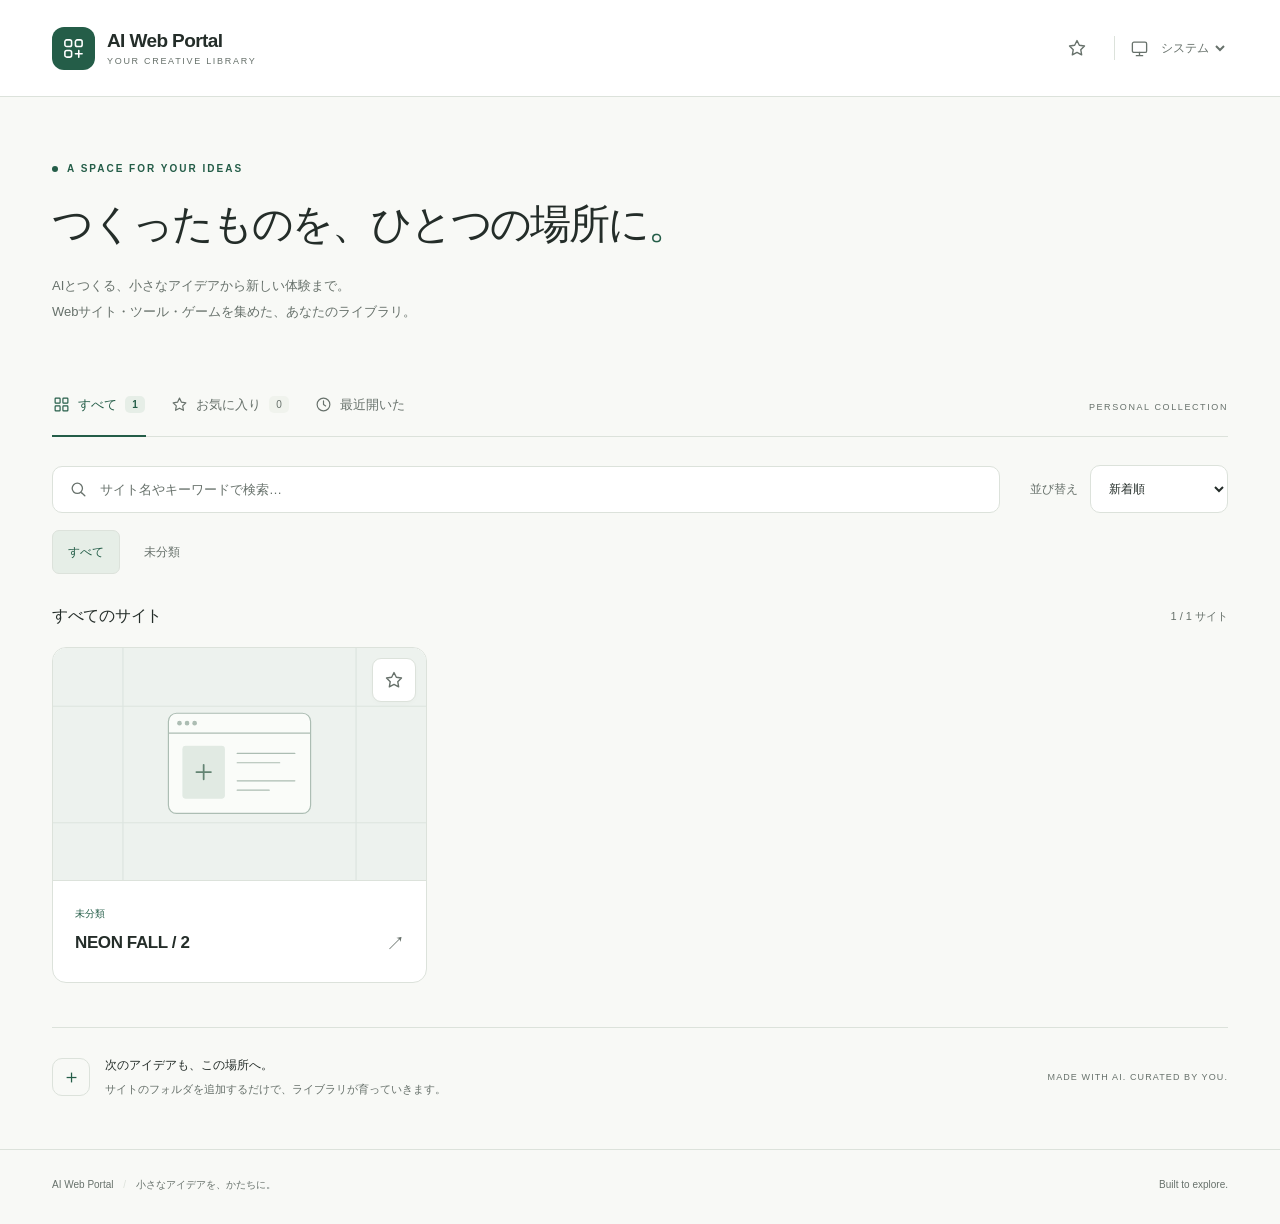
==== index.html @ a1a8881b "Add files via upload" ====
<!doctype html>
<html lang="ja">
  <head>
    <meta charset="UTF-8" />
    <meta name="viewport" content="width=device-width, initial-scale=1.0" />
    <meta name="description" content="AIでつくったWebサイト、ツール、ゲームをひとつの場所に。あなたのWebライブラリ。" />
    <meta name="color-scheme" content="light dark" />
    <title>AI Web Portal — Webライブラリ</title>
    <link rel="icon" type="image/svg+xml" href="/favicon.svg" />
    <script>
      // First-paint read only. All writes and validated application reads live in storage.js.
      try {
        const mode = JSON.parse(localStorage.getItem('ai-web-portal:v1:theme'));
        document.documentElement.dataset.theme = ['light', 'dark'].includes(mode) ? mode : 'system';
      } catch { document.documentElement.dataset.theme = 'system'; }
    </script>
    <script type="module" crossorigin src="/assets/index-dbJQsYZH.js"></script>
    <link rel="stylesheet" crossorigin href="/assets/index-B1tahi5Z.css">
  </head>
  <body>
    <a class="skip-link" href="#main">コンテンツへ移動</a>
    <header class="site-header">
      <div class="header-inner">
        <a class="brand" href="/" aria-label="AI Web Portal ホーム">
          <span class="brand-mark" aria-hidden="true"><svg viewBox="0 0 24 24" fill="none"><rect x="3" y="3" width="7" height="7" rx="2"/><rect x="14" y="3" width="7" height="7" rx="2"/><rect x="3" y="14" width="7" height="7" rx="2"/><path d="M17.5 14v7M14 17.5h7"/></svg></span>
          <span>AI Web Portal<span class="brand-subtitle">YOUR CREATIVE LIBRARY</span></span>
        </a>
        <div class="header-actions">
          <button id="header-favorites" class="icon-button" type="button" aria-label="お気に入りを表示" title="お気に入り"><svg viewBox="0 0 24 24" fill="none" aria-hidden="true"><path d="m12 3 2.8 5.7 6.2.9-4.5 4.4 1.1 6.2-5.6-3-5.6 3 1.1-6.2L3 9.6l6.2-.9Z"/></svg></button>
          <span class="header-divider" aria-hidden="true"></span>
          <label class="theme-control"><svg viewBox="0 0 24 24" fill="none" aria-hidden="true"><rect x="3" y="4" width="18" height="13" rx="2"/><path d="M8 21h8m-4-4v4"/></svg><span class="sr-only">カラーテーマ</span><select id="theme"><option value="system">システム</option><option value="light">ライト</option><option value="dark">ダーク</option></select></label>
        </div>
      </div>
    </header>
    <main id="main" class="main" tabindex="-1">
      <section class="intro" aria-labelledby="page-title">
        <div class="eyebrow"><span aria-hidden="true"></span> A SPACE FOR YOUR IDEAS</div>
        <h1 id="page-title">つくったものを、<br class="mobile-break" />ひとつの場所に<span class="title-dot">。</span></h1>
        <p>AIとつくる、小さなアイデアから新しい体験まで。<br />Webサイト・ツール・ゲームを集めた、あなたのライブラリ。</p>
      </section>
      <section class="library" aria-label="Webサイトライブラリ">
        <div class="library-heading">
          <nav class="view-nav" aria-label="ライブラリの表示">
            <button type="button" data-view="all" class="view-button" aria-pressed="true"><svg viewBox="0 0 24 24" fill="none" aria-hidden="true"><rect x="3" y="3" width="7" height="7" rx="1"/><rect x="14" y="3" width="7" height="7" rx="1"/><rect x="3" y="14" width="7" height="7" rx="1"/><rect x="14" y="14" width="7" height="7" rx="1"/></svg>すべて<span id="all-count" class="count">0</span></button>
            <button type="button" data-view="favorites" class="view-button" aria-pressed="false"><svg viewBox="0 0 24 24" fill="none" aria-hidden="true"><path d="m12 3 2.8 5.7 6.2.9-4.5 4.4 1.1 6.2-5.6-3-5.6 3 1.1-6.2L3 9.6l6.2-.9Z"/></svg>お気に入り<span id="favorite-count" class="count">0</span></button>
            <button type="button" data-view="recent" class="view-button" aria-pressed="false"><svg viewBox="0 0 24 24" fill="none" aria-hidden="true"><circle cx="12" cy="12" r="9"/><path d="M12 7v5l3 2"/></svg>最近開いた</button>
          </nav>
          <span class="library-label">PERSONAL COLLECTION</span>
        </div>
        <div class="toolbar">
          <div class="search-field"><svg viewBox="0 0 24 24" fill="none" aria-hidden="true"><circle cx="10.5" cy="10.5" r="6.5"/><path d="m16 16 4 4"/></svg><label class="sr-only" for="search">サイト名・説明を検索</label><input id="search" type="search" placeholder="サイト名やキーワードで検索…" autocomplete="off" maxlength="500" /><button id="clear-search" type="button" class="icon-button" aria-label="検索文字列をクリア" hidden>×</button></div>
          <div class="sort-control"><label for="sort">並び替え</label><select id="sort"><option value="newest">新着順</option><option value="name-asc">名前 A → Z</option><option value="name-desc">名前 Z → A</option><option value="recent">最近開いた順</option></select></div>
        </div>
        <div id="categories" class="categories" role="group" aria-label="カテゴリで絞り込み"></div>
        <div class="results-heading"><h2 id="results-title">すべてのサイト</h2><p id="result-count" role="status" aria-live="polite" aria-atomic="true">読み込み中…</p></div>
        <p id="storage-notice" class="notice" role="status" hidden>ブラウザへの保存が利用できません。お気に入り・履歴・テーマはこのページを開いている間だけ保持されます。</p>
        <div id="site-grid" class="site-grid" aria-label="サイト一覧" aria-busy="true"></div>
        <div id="empty-state" class="empty-state" hidden>
          <div class="empty-art" aria-hidden="true"><svg viewBox="0 0 120 96" fill="none"><rect x="22" y="12" width="76" height="59" rx="8"/><path d="M22 29h76M32 21h1m6 0h1m6 0h1"/><rect x="33" y="40" width="23" height="20" rx="3"/><path d="M65 43h20M65 51h14M44.5 45v10m-5-5h10M45 83h30m-15-12v12"/></svg></div>
          <h3 id="empty-title">ライブラリは、ここから。</h3>
          <p id="empty-description">最初のサイトを追加すると、ここに表示されます。</p>
          <p id="empty-hint" class="empty-hint"><code>public/sites/サイト名/index.html</code></p>
          <button id="reset-filters" class="secondary-button" type="button" hidden>絞り込みをリセット</button>
          <button id="retry" class="secondary-button" type="button" hidden>もう一度読み込む</button>
        </div>
        <noscript><p class="notice">一覧を表示するにはJavaScriptを有効にしてください。各サイトは、それぞれのURLから直接開くこともできます。</p></noscript>
      </section>
      <aside class="collection-note"><span class="note-icon" aria-hidden="true">＋</span><div><strong>次のアイデアも、この場所へ。</strong><p>サイトのフォルダを追加するだけで、ライブラリが育っていきます。</p></div><span class="note-label">MADE WITH AI. CURATED BY YOU.</span></aside>
    </main>
    <footer class="site-footer"><span>AI Web Portal<span class="footer-dot"> / </span>小さなアイデアを、かたちに。</span><span>Built to explore.</span></footer>
  </body>
</html>
---- assets/index-B1tahi5Z.css ----
:root{--lightningcss-light:initial;--lightningcss-dark: ;color-scheme:light;--bg:#f8f9f6;--surface:#fff;--surface-soft:#f0f3ed;--text:#242d29;--muted:#67716b;--border:#dce2db;--accent:#245d48;--accent-soft:#e6eee7;--hover:#eef2ed;--image-bg:#edf2ee;--shadow:0 8px 28px #203c2910;--radius:14px;background:var(--bg);color:var(--text);font-synthesis:none;text-rendering:optimizelegibility;-webkit-font-smoothing:antialiased;font-family:Inter,Noto Sans JP,-apple-system,BlinkMacSystemFont,Segoe UI,sans-serif}:root[data-theme=dark]{--lightningcss-light: ;--lightningcss-dark:initial;color-scheme:dark;--bg:#151b18;--surface:#1c2420;--surface-soft:#202c25;--text:#e7ede7;--muted:#a6b2a9;--border:#344238;--accent:#a1d1b2;--accent-soft:#293d30;--hover:#28362d;--image-bg:#26372c;--shadow:0 8px 28px #0002}@media (prefers-color-scheme:dark){:root:not([data-theme=light]):not([data-theme=dark]){--lightningcss-light: ;--lightningcss-dark:initial;color-scheme:dark;--bg:#151b18;--surface:#1c2420;--surface-soft:#202c25;--text:#e7ede7;--muted:#a6b2a9;--border:#344238;--accent:#a1d1b2;--accent-soft:#293d30;--hover:#28362d;--image-bg:#26372c;--shadow:0 8px 28px #0002}}*{box-sizing:border-box}body{min-width:280px;margin:0}button,input,select{font:inherit;color:inherit}button,select,a{-webkit-tap-highlight-color:transparent}button,select{cursor:pointer}button{border:0}a{color:inherit;text-decoration:none}svg{stroke:currentColor;stroke-width:1.65px;stroke-linecap:round;stroke-linejoin:round;flex-shrink:0;display:block}button svg{width:20px;height:20px}button,a,input,select{touch-action:manipulation}:focus-visible{outline:3px solid var(--accent);outline-offset:4px}[hidden]{display:none!important}.sr-only{clip:rect(0, 0, 0, 0);white-space:nowrap;border:0;width:1px;height:1px;margin:-1px;padding:0;position:absolute;overflow:hidden}.skip-link{background:var(--surface);z-index:10;border-radius:8px;padding:14px;position:fixed;top:12px;left:12px;transform:translateY(-150%)}.skip-link:focus{transform:translateY(0)}.site-header{background:var(--surface);border-bottom:1px solid var(--border)}.header-inner,.main,.site-footer{max-width:1280px;margin-inline:auto;padding-inline:52px}.header-inner{justify-content:space-between;align-items:center;gap:24px;min-height:96px;display:flex}.brand{letter-spacing:-.6px;align-items:center;gap:12px;font-size:19px;font-weight:700;display:inline-flex}.brand-mark{color:#fff;background:#245d48;border-radius:12px;width:43px;height:43px;padding:10px}.brand-mark svg{width:23px;height:23px}.brand-subtitle{color:var(--muted);letter-spacing:1.7px;margin-top:4px;font-size:9px;font-weight:500;display:block}.header-actions{align-items:center;gap:15px;display:flex}.icon-button{min-width:44px;min-height:44px;color:var(--muted);background:0 0;border-radius:9px;justify-content:center;align-items:center;display:inline-flex}.icon-button:hover{background:var(--hover);color:var(--accent)}.icon-button[aria-pressed=true]{color:var(--accent)}.header-divider{background:var(--border);width:1px;height:24px}.theme-control{color:var(--muted);align-items:center;gap:5px;display:flex}.theme-control svg{width:19px;height:19px}.theme-control select{background:var(--surface);border:0;max-width:110px;min-height:44px;padding:10px 3px;font-size:12px}.intro{padding-block:66px 54px}.eyebrow{color:var(--accent);letter-spacing:2px;align-items:center;gap:9px;font-size:10px;font-weight:650;display:flex}.eyebrow span{background:var(--accent);border-radius:50%;width:6px;height:6px}h1{letter-spacing:-.05em;margin:20px 0 18px;font-size:clamp(28px,3.2vw,42px);font-weight:650;line-height:1.5}.title-dot{color:var(--accent)}.mobile-break{display:none}.intro p{color:var(--muted);margin:0;font-size:13px;line-height:1.95}.library{scroll-margin-top:20px}.library-heading{border-bottom:1px solid var(--border);justify-content:space-between;align-items:center;gap:20px;display:flex}.view-nav{gap:24px;display:flex}.view-button{min-height:58px;color:var(--muted);white-space:nowrap;background:0 0;align-items:center;gap:8px;padding:12px 1px 17px;font-size:13px;display:inline-flex;position:relative}.view-button:after{content:"";background:0 0;height:2px;position:absolute;bottom:-1px;left:0;right:0}.view-button[aria-pressed=true]{color:var(--accent);font-weight:650}.view-button[aria-pressed=true]:after{background:var(--accent)}.view-button svg{width:17px;height:17px}.count{background:var(--surface-soft);border-radius:5px;min-width:20px;padding:3px 6px;font-size:10px}.view-button[aria-pressed=true] .count{background:var(--accent-soft)}.library-label{color:var(--muted);letter-spacing:1.6px;font-size:9px}.toolbar{justify-content:space-between;align-items:center;gap:30px;margin-top:28px;display:flex}.search-field{background:var(--surface);border:1px solid var(--border);border-radius:10px;flex:1;align-items:center;min-width:0;padding-left:16px;display:flex}.search-field:focus-within{border-color:var(--accent);box-shadow:0 0 0 2px var(--accent-soft)}.search-field>svg{width:19px;height:19px;color:var(--muted)}.search-field input{background:0 0;border:0;outline:none;width:100%;min-width:0;padding:15px 12px;font-size:13px}.search-field input::-webkit-search-cancel-button{display:none}.search-field input::placeholder{color:var(--muted)}.search-field button{margin-right:3px;font-size:23px}.sort-control{align-items:center;gap:12px;font-size:12px;display:flex}.sort-control label{color:var(--muted)}.sort-control select{border:1px solid var(--border);background:var(--surface);border-radius:10px;max-width:100%;min-height:48px;padding:10px 30px 10px 14px}.categories{flex-wrap:wrap;gap:8px;margin-block:17px 32px;display:flex}.category-button{min-height:44px;color:var(--muted);overflow-wrap:anywhere;background:0 0;border:1px solid #0000;border-radius:7px;max-width:100%;padding:9px 15px;font-size:12px}.category-button:hover{background:var(--hover)}.category-button[aria-pressed=true]{background:var(--accent-soft);color:var(--accent);border-color:var(--border);font-weight:650}.results-heading{justify-content:space-between;align-items:center;gap:15px;margin-bottom:20px;display:flex}.results-heading h2{letter-spacing:-.3px;margin:0;font-size:16px;font-weight:650}.results-heading p{color:var(--muted);margin:0;font-size:11px}.site-grid{grid-template-columns:repeat(3,minmax(0,1fr));gap:25px;display:grid}.site-card{border:1px solid var(--border);border-radius:var(--radius);background:var(--surface);min-width:0;transition:transform .18s,box-shadow .18s,border-color .18s;position:relative}.site-card:hover{box-shadow:var(--shadow);border-color:var(--muted);transform:translateY(-4px)}.card-link{border-radius:var(--radius);flex-direction:column;height:100%;display:flex;overflow:hidden}.card-image{aspect-ratio:8/5;background:var(--image-bg);border-bottom:1px solid var(--border);position:relative;overflow:hidden}.card-image img{object-fit:cover;width:100%;height:100%;display:block}.new-badge{color:#fff;letter-spacing:1px;background:#245d48;border-radius:5px;padding:5px 8px;font-size:9px;font-weight:700;position:absolute;top:14px;left:14px}.favorite-button{border:1px solid var(--border);background:var(--surface);position:absolute;top:10px;right:10px;box-shadow:0 2px 5px #00000005}.favorite-button svg{fill:none}.favorite-button[aria-pressed=true] svg{fill:var(--accent)}.card-content{padding:22px}.card-category{color:var(--accent);overflow-wrap:anywhere;font-size:10px;font-weight:550;line-height:1.4}.card-content h3{letter-spacing:-.4px;overflow-wrap:anywhere;justify-content:space-between;align-items:start;gap:12px;margin:8px 0 0;font-size:17px;font-weight:650;line-height:1.6;display:flex}.card-arrow{color:var(--muted);flex-shrink:0;font-size:19px;font-weight:400}.card-content p{color:var(--muted);-webkit-line-clamp:2;overflow-wrap:anywhere;-webkit-box-orient:vertical;margin:10px 0 0;font-size:12px;line-height:1.9;display:-webkit-box;overflow:hidden}.empty-state{text-align:center;border:1px dashed var(--border);border-radius:var(--radius);background:var(--surface);padding:52px 20px 57px}.empty-art{background:var(--surface-soft);width:112px;height:100px;color:var(--accent);border-radius:22px;place-items:center;margin:0 auto 19px;display:grid}.empty-art svg{stroke-width:1.4px;width:100px;height:80px}.empty-state h3{letter-spacing:-.6px;margin:0 0 12px;font-size:20px;font-weight:600}.empty-state p{color:var(--muted);max-width:540px;margin:0 auto;font-size:12px;line-height:1.9}.empty-state .empty-hint{margin-top:23px}.empty-hint code{border:1px solid var(--border);background:var(--bg);overflow-wrap:anywhere;border-radius:6px;max-width:100%;padding:7px 13px;font-family:SFMono-Regular,Consolas,monospace;font-size:11px;display:inline-block}.secondary-button{min-height:44px;color:var(--accent);background:var(--accent-soft);border:1px solid var(--border);border-radius:8px;margin-top:22px;padding:10px 18px;font-size:12px}.secondary-button:hover{background:var(--hover)}.notice{border:1px solid var(--border);background:var(--accent-soft);border-radius:8px;margin-block:0 20px;padding:14px 18px;font-size:12px;line-height:1.8}.collection-note{border-top:1px solid var(--border);align-items:center;gap:15px;margin-block:44px 22px;padding-block:27px;display:flex}.note-icon{border:1px solid var(--border);width:38px;height:38px;color:var(--accent);border-radius:10px;flex-shrink:0;place-items:center;font-size:19px;display:grid}.collection-note strong{font-size:12px;font-weight:600}.collection-note p{color:var(--muted);margin:6px 0 0;font-size:11px;line-height:1.8}.note-label{color:var(--muted);letter-spacing:1.1px;text-align:right;margin-left:auto;font-size:9px}.site-footer{border-top:1px solid var(--border);color:var(--muted);justify-content:space-between;gap:20px;padding-block:26px 30px;font-size:10px;line-height:1.8;display:flex}.footer-dot{color:var(--border);padding-inline:7px}@media (width>=1500px){.intro{padding-top:78px}}@media (width<=1000px){.header-inner,.main,.site-footer{padding-inline:32px}.site-grid{grid-template-columns:repeat(2,minmax(0,1fr));gap:20px}.library-label{display:none}.note-label{max-width:165px;line-height:1.8}}@media (width<=640px){.header-inner,.main,.site-footer{padding-inline:20px}.header-inner{gap:10px;min-height:80px}.brand{white-space:nowrap;gap:9px;font-size:15px}.brand-mark{border-radius:10px;width:36px;height:36px;padding:8px}.brand-mark svg{width:20px;height:20px}.brand-subtitle{letter-spacing:1.1px;font-size:6.5px}.header-actions{gap:3px}.header-divider,.theme-control>svg{display:none}.theme-control select{width:77px;font-size:10px}.intro{padding-block:42px 33px}.eyebrow{letter-spacing:1.6px;font-size:8px}h1{margin-block:18px 17px;font-size:31px;line-height:1.55}.mobile-break{display:initial}.intro p{font-size:11px;line-height:2}.view-nav{justify-content:space-between;gap:8px;width:100%}.view-button{gap:6px;min-height:54px;font-size:11px}.view-button svg{width:15px;height:15px}.count{min-width:17px;padding:3px 5px;font-size:9px}.toolbar{flex-wrap:wrap;gap:14px;margin-top:22px}.search-field{flex-basis:100%}.search-field input{padding-block:14px;font-size:16px}.search-field input::placeholder{font-size:12px}.sort-control{margin-left:auto}.sort-control select{min-height:44px;font-size:11px}.categories{gap:5px;margin-block:14px 26px}.category-button{padding:9px 12px;font-size:11px}.results-heading{margin-bottom:16px}.results-heading h2{font-size:14px}.results-heading p{font-size:10px}.site-grid{grid-template-columns:minmax(0,1fr);gap:20px}.card-content{padding:19px}.empty-state{padding:33px 16px 38px}.empty-state h3{font-size:18px}.empty-state p{font-size:11px}.empty-hint code{padding-inline:9px;font-size:10px}.collection-note{gap:11px;margin-block:30px 10px;padding-block:24px}.collection-note p{font-size:10px}.note-label{display:none}.site-footer{flex-wrap:wrap;gap:6px;padding-block:22px;font-size:9px}}@media (width<=360px){.header-inner,.main,.site-footer{padding-inline:14px}.brand-subtitle{display:none}.brand{gap:6px;font-size:13px}.header-actions .icon-button{min-width:36px}h1{font-size:28px}.view-button{gap:4px;font-size:10px}.view-button svg{display:none}}@media (prefers-reduced-motion:reduce){*,:before,:after{scroll-behavior:auto!important;transition:none!important;animation:none!important}.site-card:hover{transform:none}}
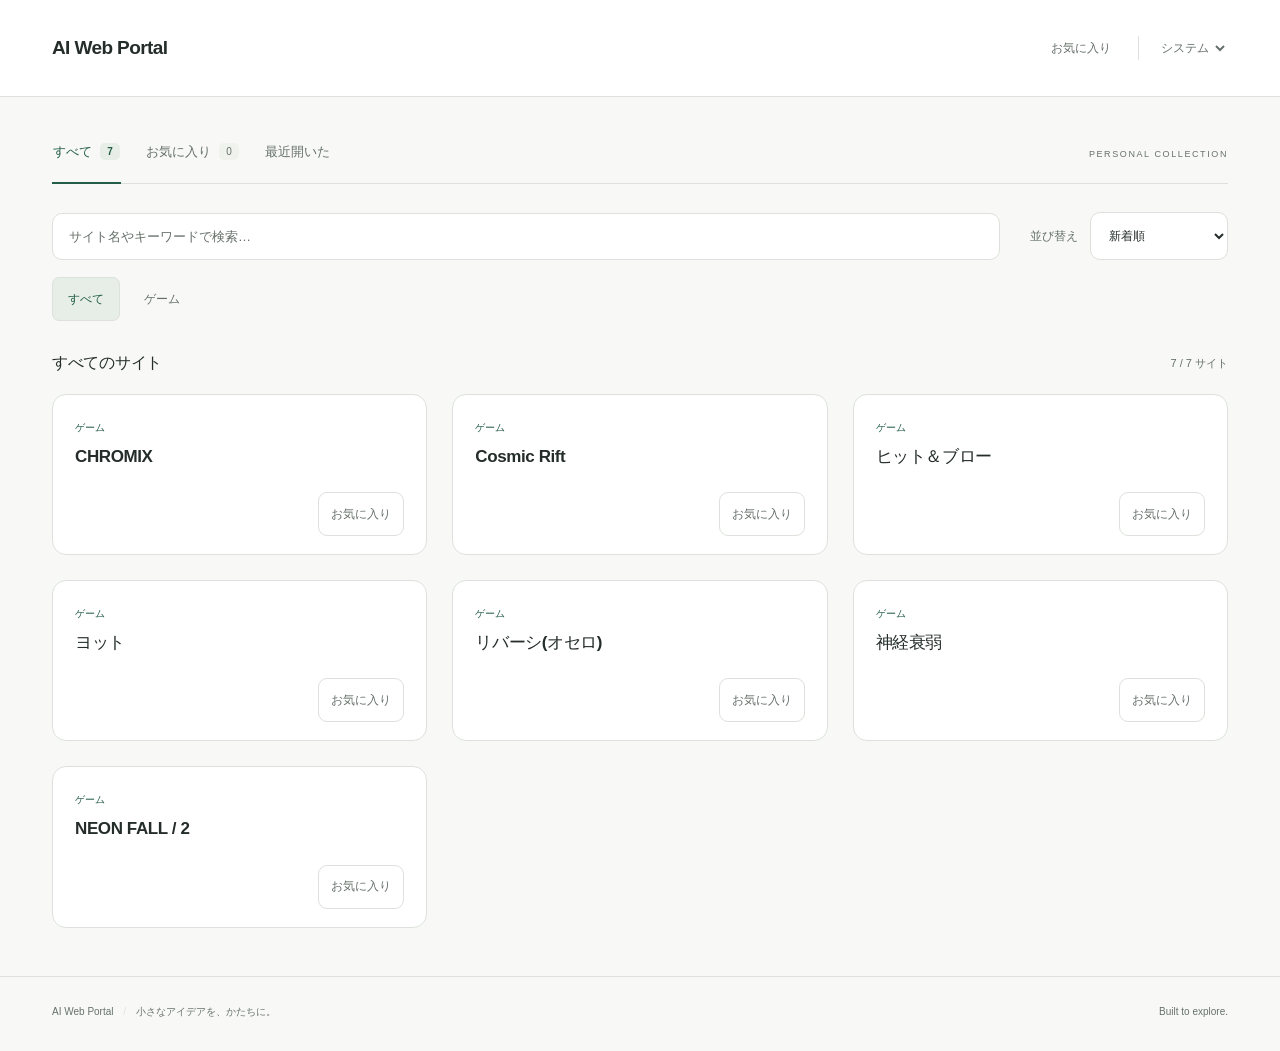
==== commit e4ff93ce: "Add files via upload" ====
--- a/index.html
+++ b/index.html
@@ -6,7 +6,7 @@
     <meta name="description" content="AIでつくったWebサイト、ツール、ゲームをひとつの場所に。あなたのWebライブラリ。" />
     <meta name="color-scheme" content="light dark" />
     <title>AI Web Portal — Webライブラリ</title>
-    <link rel="icon" type="image/svg+xml" href="/favicon.svg" />
+    <link rel="icon" href="data:," />
     <script>
       // First-paint read only. All writes and validated application reads live in storage.js.
       try {
@@ -14,49 +14,40 @@
         document.documentElement.dataset.theme = ['light', 'dark'].includes(mode) ? mode : 'system';
       } catch { document.documentElement.dataset.theme = 'system'; }
     </script>
-    <script type="module" crossorigin src="/assets/index-dbJQsYZH.js"></script>
-    <link rel="stylesheet" crossorigin href="/assets/index-B1tahi5Z.css">
+    <script type="module" crossorigin src="./assets/index-Ccn6QxGx.js"></script>
+    <link rel="stylesheet" crossorigin href="./assets/index-cpfET-GO.css">
   </head>
   <body>
     <a class="skip-link" href="#main">コンテンツへ移動</a>
     <header class="site-header">
       <div class="header-inner">
-        <a class="brand" href="/" aria-label="AI Web Portal ホーム">
-          <span class="brand-mark" aria-hidden="true"><svg viewBox="0 0 24 24" fill="none"><rect x="3" y="3" width="7" height="7" rx="2"/><rect x="14" y="3" width="7" height="7" rx="2"/><rect x="3" y="14" width="7" height="7" rx="2"/><path d="M17.5 14v7M14 17.5h7"/></svg></span>
-          <span>AI Web Portal<span class="brand-subtitle">YOUR CREATIVE LIBRARY</span></span>
-        </a>
+        <h1 class="brand"><a href="./" aria-label="AI Web Portal ホーム">AI Web Portal</a></h1>
         <div class="header-actions">
-          <button id="header-favorites" class="icon-button" type="button" aria-label="お気に入りを表示" title="お気に入り"><svg viewBox="0 0 24 24" fill="none" aria-hidden="true"><path d="m12 3 2.8 5.7 6.2.9-4.5 4.4 1.1 6.2-5.6-3-5.6 3 1.1-6.2L3 9.6l6.2-.9Z"/></svg></button>
+          <button id="header-favorites" class="text-button" type="button" aria-label="お気に入りを表示">お気に入り</button>
           <span class="header-divider" aria-hidden="true"></span>
-          <label class="theme-control"><svg viewBox="0 0 24 24" fill="none" aria-hidden="true"><rect x="3" y="4" width="18" height="13" rx="2"/><path d="M8 21h8m-4-4v4"/></svg><span class="sr-only">カラーテーマ</span><select id="theme"><option value="system">システム</option><option value="light">ライト</option><option value="dark">ダーク</option></select></label>
+          <label class="theme-control"><span class="sr-only">カラーテーマ</span><select id="theme"><option value="system">システム</option><option value="light">ライト</option><option value="dark">ダーク</option></select></label>
         </div>
       </div>
     </header>
     <main id="main" class="main" tabindex="-1">
-      <section class="intro" aria-labelledby="page-title">
-        <div class="eyebrow"><span aria-hidden="true"></span> A SPACE FOR YOUR IDEAS</div>
-        <h1 id="page-title">つくったものを、<br class="mobile-break" />ひとつの場所に<span class="title-dot">。</span></h1>
-        <p>AIとつくる、小さなアイデアから新しい体験まで。<br />Webサイト・ツール・ゲームを集めた、あなたのライブラリ。</p>
-      </section>
       <section class="library" aria-label="Webサイトライブラリ">
         <div class="library-heading">
           <nav class="view-nav" aria-label="ライブラリの表示">
-            <button type="button" data-view="all" class="view-button" aria-pressed="true"><svg viewBox="0 0 24 24" fill="none" aria-hidden="true"><rect x="3" y="3" width="7" height="7" rx="1"/><rect x="14" y="3" width="7" height="7" rx="1"/><rect x="3" y="14" width="7" height="7" rx="1"/><rect x="14" y="14" width="7" height="7" rx="1"/></svg>すべて<span id="all-count" class="count">0</span></button>
-            <button type="button" data-view="favorites" class="view-button" aria-pressed="false"><svg viewBox="0 0 24 24" fill="none" aria-hidden="true"><path d="m12 3 2.8 5.7 6.2.9-4.5 4.4 1.1 6.2-5.6-3-5.6 3 1.1-6.2L3 9.6l6.2-.9Z"/></svg>お気に入り<span id="favorite-count" class="count">0</span></button>
-            <button type="button" data-view="recent" class="view-button" aria-pressed="false"><svg viewBox="0 0 24 24" fill="none" aria-hidden="true"><circle cx="12" cy="12" r="9"/><path d="M12 7v5l3 2"/></svg>最近開いた</button>
+            <button type="button" data-view="all" class="view-button" aria-pressed="true">すべて<span id="all-count" class="count">0</span></button>
+            <button type="button" data-view="favorites" class="view-button" aria-pressed="false">お気に入り<span id="favorite-count" class="count">0</span></button>
+            <button type="button" data-view="recent" class="view-button" aria-pressed="false">最近開いた</button>
           </nav>
           <span class="library-label">PERSONAL COLLECTION</span>
         </div>
         <div class="toolbar">
-          <div class="search-field"><svg viewBox="0 0 24 24" fill="none" aria-hidden="true"><circle cx="10.5" cy="10.5" r="6.5"/><path d="m16 16 4 4"/></svg><label class="sr-only" for="search">サイト名・説明を検索</label><input id="search" type="search" placeholder="サイト名やキーワードで検索…" autocomplete="off" maxlength="500" /><button id="clear-search" type="button" class="icon-button" aria-label="検索文字列をクリア" hidden>×</button></div>
-          <div class="sort-control"><label for="sort">並び替え</label><select id="sort"><option value="newest">新着順</option><option value="name-asc">名前 A → Z</option><option value="name-desc">名前 Z → A</option><option value="recent">最近開いた順</option></select></div>
+          <div class="search-field"><label class="sr-only" for="search">サイト名・説明を検索</label><input id="search" type="search" placeholder="サイト名やキーワードで検索…" autocomplete="off" maxlength="500" /><button id="clear-search" type="button" class="text-button" aria-label="検索文字列をクリア" hidden>クリア</button></div>
+          <div class="sort-control"><label for="sort">並び替え</label><select id="sort"><option value="newest">新着順</option><option value="name-asc">名前の昇順</option><option value="name-desc">名前の降順</option><option value="recent">最近開いた順</option></select></div>
         </div>
         <div id="categories" class="categories" role="group" aria-label="カテゴリで絞り込み"></div>
         <div class="results-heading"><h2 id="results-title">すべてのサイト</h2><p id="result-count" role="status" aria-live="polite" aria-atomic="true">読み込み中…</p></div>
         <p id="storage-notice" class="notice" role="status" hidden>ブラウザへの保存が利用できません。お気に入り・履歴・テーマはこのページを開いている間だけ保持されます。</p>
         <div id="site-grid" class="site-grid" aria-label="サイト一覧" aria-busy="true"></div>
         <div id="empty-state" class="empty-state" hidden>
-          <div class="empty-art" aria-hidden="true"><svg viewBox="0 0 120 96" fill="none"><rect x="22" y="12" width="76" height="59" rx="8"/><path d="M22 29h76M32 21h1m6 0h1m6 0h1"/><rect x="33" y="40" width="23" height="20" rx="3"/><path d="M65 43h20M65 51h14M44.5 45v10m-5-5h10M45 83h30m-15-12v12"/></svg></div>
           <h3 id="empty-title">ライブラリは、ここから。</h3>
           <p id="empty-description">最初のサイトを追加すると、ここに表示されます。</p>
           <p id="empty-hint" class="empty-hint"><code>public/sites/サイト名/index.html</code></p>
@@ -65,7 +56,6 @@
         </div>
         <noscript><p class="notice">一覧を表示するにはJavaScriptを有効にしてください。各サイトは、それぞれのURLから直接開くこともできます。</p></noscript>
       </section>
-      <aside class="collection-note"><span class="note-icon" aria-hidden="true">＋</span><div><strong>次のアイデアも、この場所へ。</strong><p>サイトのフォルダを追加するだけで、ライブラリが育っていきます。</p></div><span class="note-label">MADE WITH AI. CURATED BY YOU.</span></aside>
     </main>
     <footer class="site-footer"><span>AI Web Portal<span class="footer-dot"> / </span>小さなアイデアを、かたちに。</span><span>Built to explore.</span></footer>
   </body>
--- a/assets/index-cpfET-GO.css
+++ b/assets/index-cpfET-GO.css
@@ -0,0 +1 @@
+:root{--lightningcss-light:initial;--lightningcss-dark: ;color-scheme:light;--bg:#f8f9f6;--surface:#fff;--surface-soft:#f0f3ed;--text:#242d29;--muted:#67716b;--border:#dce2db;--accent:#245d48;--accent-soft:#e6eee7;--hover:#eef2ed;--image-bg:#edf2ee;--shadow:0 8px 28px #203c2910;--radius:14px;background:var(--bg);color:var(--text);font-synthesis:none;text-rendering:optimizelegibility;-webkit-font-smoothing:antialiased;font-family:Inter,Noto Sans JP,-apple-system,BlinkMacSystemFont,Segoe UI,sans-serif}:root[data-theme=dark]{--lightningcss-light: ;--lightningcss-dark:initial;color-scheme:dark;--bg:#151b18;--surface:#1c2420;--surface-soft:#202c25;--text:#e7ede7;--muted:#a6b2a9;--border:#344238;--accent:#a1d1b2;--accent-soft:#293d30;--hover:#28362d;--image-bg:#26372c;--shadow:0 8px 28px #0002}@media (prefers-color-scheme:dark){:root:not([data-theme=light]):not([data-theme=dark]){--lightningcss-light: ;--lightningcss-dark:initial;color-scheme:dark;--bg:#151b18;--surface:#1c2420;--surface-soft:#202c25;--text:#e7ede7;--muted:#a6b2a9;--border:#344238;--accent:#a1d1b2;--accent-soft:#293d30;--hover:#28362d;--image-bg:#26372c;--shadow:0 8px 28px #0002}}*{box-sizing:border-box}body{min-width:280px;margin:0}button,input,select{font:inherit;color:inherit}button,select,a{-webkit-tap-highlight-color:transparent}button,select{cursor:pointer}button{border:0}a{color:inherit;text-decoration:none}button,a,input,select{touch-action:manipulation}:focus-visible{outline:3px solid var(--accent);outline-offset:4px}[hidden]{display:none!important}.sr-only{clip:rect(0, 0, 0, 0);white-space:nowrap;border:0;width:1px;height:1px;margin:-1px;padding:0;position:absolute;overflow:hidden}.skip-link{background:var(--surface);z-index:10;border-radius:8px;padding:14px;position:fixed;top:12px;left:12px;transform:translateY(-150%)}.skip-link:focus{transform:translateY(0)}.site-header{background:var(--surface);border-bottom:1px solid var(--border)}.header-inner,.main,.site-footer{max-width:1280px;margin-inline:auto;padding-inline:52px}.header-inner{justify-content:space-between;align-items:center;gap:24px;min-height:96px;display:flex}.brand{letter-spacing:-.6px;margin:0;font-size:19px;font-weight:700}.header-actions{align-items:center;gap:15px;display:flex}.text-button{min-height:44px;color:var(--muted);white-space:nowrap;background:0 0;border-radius:9px;justify-content:center;align-items:center;padding:10px 12px;font-size:12px;display:inline-flex}.text-button:hover{background:var(--hover);color:var(--accent)}.text-button[aria-pressed=true]{color:var(--accent);background:var(--accent-soft)}.header-divider{background:var(--border);width:1px;height:24px}.theme-control{color:var(--muted);align-items:center;gap:5px;display:flex}.theme-control select{background:var(--surface);border:0;max-width:110px;min-height:44px;padding:10px 3px;font-size:12px}.main{padding-block:28px 48px}.library{scroll-margin-top:20px}.library-heading{border-bottom:1px solid var(--border);justify-content:space-between;align-items:center;gap:20px;display:flex}.view-nav{gap:24px;display:flex}.view-button{min-height:58px;color:var(--muted);white-space:nowrap;background:0 0;align-items:center;gap:8px;padding:12px 1px 17px;font-size:13px;display:inline-flex;position:relative}.view-button:after{content:"";background:0 0;height:2px;position:absolute;bottom:-1px;left:0;right:0}.view-button[aria-pressed=true]{color:var(--accent);font-weight:650}.view-button[aria-pressed=true]:after{background:var(--accent)}.count{background:var(--surface-soft);border-radius:5px;min-width:20px;padding:3px 6px;font-size:10px}.view-button[aria-pressed=true] .count{background:var(--accent-soft)}.library-label{color:var(--muted);letter-spacing:1.6px;font-size:9px}.toolbar{justify-content:space-between;align-items:center;gap:30px;margin-top:28px;display:flex}.search-field{background:var(--surface);border:1px solid var(--border);border-radius:10px;flex:1;align-items:center;min-width:0;display:flex}.search-field:focus-within{border-color:var(--accent);box-shadow:0 0 0 2px var(--accent-soft)}.search-field input{background:0 0;border:0;outline:none;width:100%;min-width:0;padding:15px 16px;font-size:13px}.search-field input::-webkit-search-cancel-button{display:none}.search-field input::placeholder{color:var(--muted)}.search-field button{margin-right:3px}.sort-control{align-items:center;gap:12px;font-size:12px;display:flex}.sort-control label{color:var(--muted)}.sort-control select{border:1px solid var(--border);background:var(--surface);border-radius:10px;max-width:100%;min-height:48px;padding:10px 30px 10px 14px}.categories{flex-wrap:wrap;gap:8px;margin-block:17px 32px;display:flex}.category-button{min-height:44px;color:var(--muted);overflow-wrap:anywhere;background:0 0;border:1px solid #0000;border-radius:7px;max-width:100%;padding:9px 15px;font-size:12px}.category-button:hover{background:var(--hover)}.category-button[aria-pressed=true]{background:var(--accent-soft);color:var(--accent);border-color:var(--border);font-weight:650}.results-heading{justify-content:space-between;align-items:center;gap:15px;margin-bottom:20px;display:flex}.results-heading h2{letter-spacing:-.3px;margin:0;font-size:16px;font-weight:650}.results-heading p{color:var(--muted);margin:0;font-size:11px}.site-grid{grid-template-columns:repeat(3,minmax(0,1fr));gap:25px;display:grid}.site-card{border:1px solid var(--border);border-radius:var(--radius);background:var(--surface);flex-direction:column;min-width:0;transition:transform .18s,box-shadow .18s,border-color .18s;display:flex}.site-card:hover{box-shadow:var(--shadow);border-color:var(--muted);transform:translateY(-4px)}.card-link{border-radius:var(--radius);flex-direction:column;flex:1;display:flex;overflow:hidden}.card-image{aspect-ratio:8/5;background:var(--image-bg);border-bottom:1px solid var(--border);position:relative;overflow:hidden}.card-image img{object-fit:cover;width:100%;height:100%;display:block}.new-badge{color:#fff;letter-spacing:1px;background:#245d48;border-radius:5px;margin-right:8px;padding:5px 8px;font-size:9px;font-weight:700;display:inline-block}.favorite-button{border:1px solid var(--border);align-self:flex-end;margin:0 22px 18px}.card-content{padding:22px}.card-category{color:var(--accent);overflow-wrap:anywhere;font-size:10px;font-weight:550;line-height:1.4}.card-content h3{letter-spacing:-.4px;overflow-wrap:anywhere;justify-content:space-between;align-items:start;gap:12px;margin:8px 0 0;font-size:17px;font-weight:650;line-height:1.6;display:flex}.card-content p{color:var(--muted);-webkit-line-clamp:2;overflow-wrap:anywhere;-webkit-box-orient:vertical;margin:10px 0 0;font-size:12px;line-height:1.9;display:-webkit-box;overflow:hidden}.empty-state{text-align:center;border:1px dashed var(--border);border-radius:var(--radius);background:var(--surface);padding:52px 20px 57px}.empty-state h3{letter-spacing:-.6px;margin:0 0 12px;font-size:20px;font-weight:600}.empty-state p{color:var(--muted);max-width:540px;margin:0 auto;font-size:12px;line-height:1.9}.empty-state .empty-hint{margin-top:23px}.empty-hint code{border:1px solid var(--border);background:var(--bg);overflow-wrap:anywhere;border-radius:6px;max-width:100%;padding:7px 13px;font-family:SFMono-Regular,Consolas,monospace;font-size:11px;display:inline-block}.secondary-button{min-height:44px;color:var(--accent);background:var(--accent-soft);border:1px solid var(--border);border-radius:8px;margin-top:22px;padding:10px 18px;font-size:12px}.secondary-button:hover{background:var(--hover)}.notice{border:1px solid var(--border);background:var(--accent-soft);border-radius:8px;margin-block:0 20px;padding:14px 18px;font-size:12px;line-height:1.8}.site-footer{border-top:1px solid var(--border);color:var(--muted);justify-content:space-between;gap:20px;padding-block:26px 30px;font-size:10px;line-height:1.8;display:flex}.footer-dot{color:var(--border);padding-inline:7px}@media (width<=1000px){.header-inner,.main,.site-footer{padding-inline:32px}.site-grid{grid-template-columns:repeat(2,minmax(0,1fr));gap:20px}.library-label{display:none}}@media (width<=640px){.header-inner,.main,.site-footer{padding-inline:20px}.header-inner{gap:10px;min-height:80px}.brand{white-space:nowrap;font-size:15px}.header-actions{gap:3px}.header-divider{display:none}.theme-control select{width:77px;font-size:10px}.main{padding-block:18px 32px}.header-actions .text-button{padding-inline:7px;font-size:11px}.view-nav{justify-content:space-between;gap:8px;width:100%}.view-button{gap:6px;min-height:54px;font-size:11px}.count{min-width:17px;padding:3px 5px;font-size:9px}.toolbar{flex-wrap:wrap;gap:14px;margin-top:22px}.search-field{flex-basis:100%}.search-field input{padding-block:14px;font-size:16px}.search-field input::placeholder{font-size:12px}.sort-control{margin-left:auto}.sort-control select{min-height:44px;font-size:11px}.categories{gap:5px;margin-block:14px 26px}.category-button{padding:9px 12px;font-size:11px}.results-heading{margin-bottom:16px}.results-heading h2{font-size:14px}.results-heading p{font-size:10px}.site-grid{grid-template-columns:minmax(0,1fr);gap:20px}.card-content{padding:19px}.empty-state{padding:33px 16px 38px}.empty-state h3{font-size:18px}.empty-state p{font-size:11px}.empty-hint code{padding-inline:9px;font-size:10px}.site-footer{flex-wrap:wrap;gap:6px;padding-block:22px;font-size:9px}}@media (width<=360px){.header-inner,.main,.site-footer{padding-inline:14px}.brand{font-size:13px}.view-button{gap:4px;font-size:10px}}@media (prefers-reduced-motion:reduce){*,:before,:after{scroll-behavior:auto!important;transition:none!important;animation:none!important}.site-card:hover{transform:none}}
